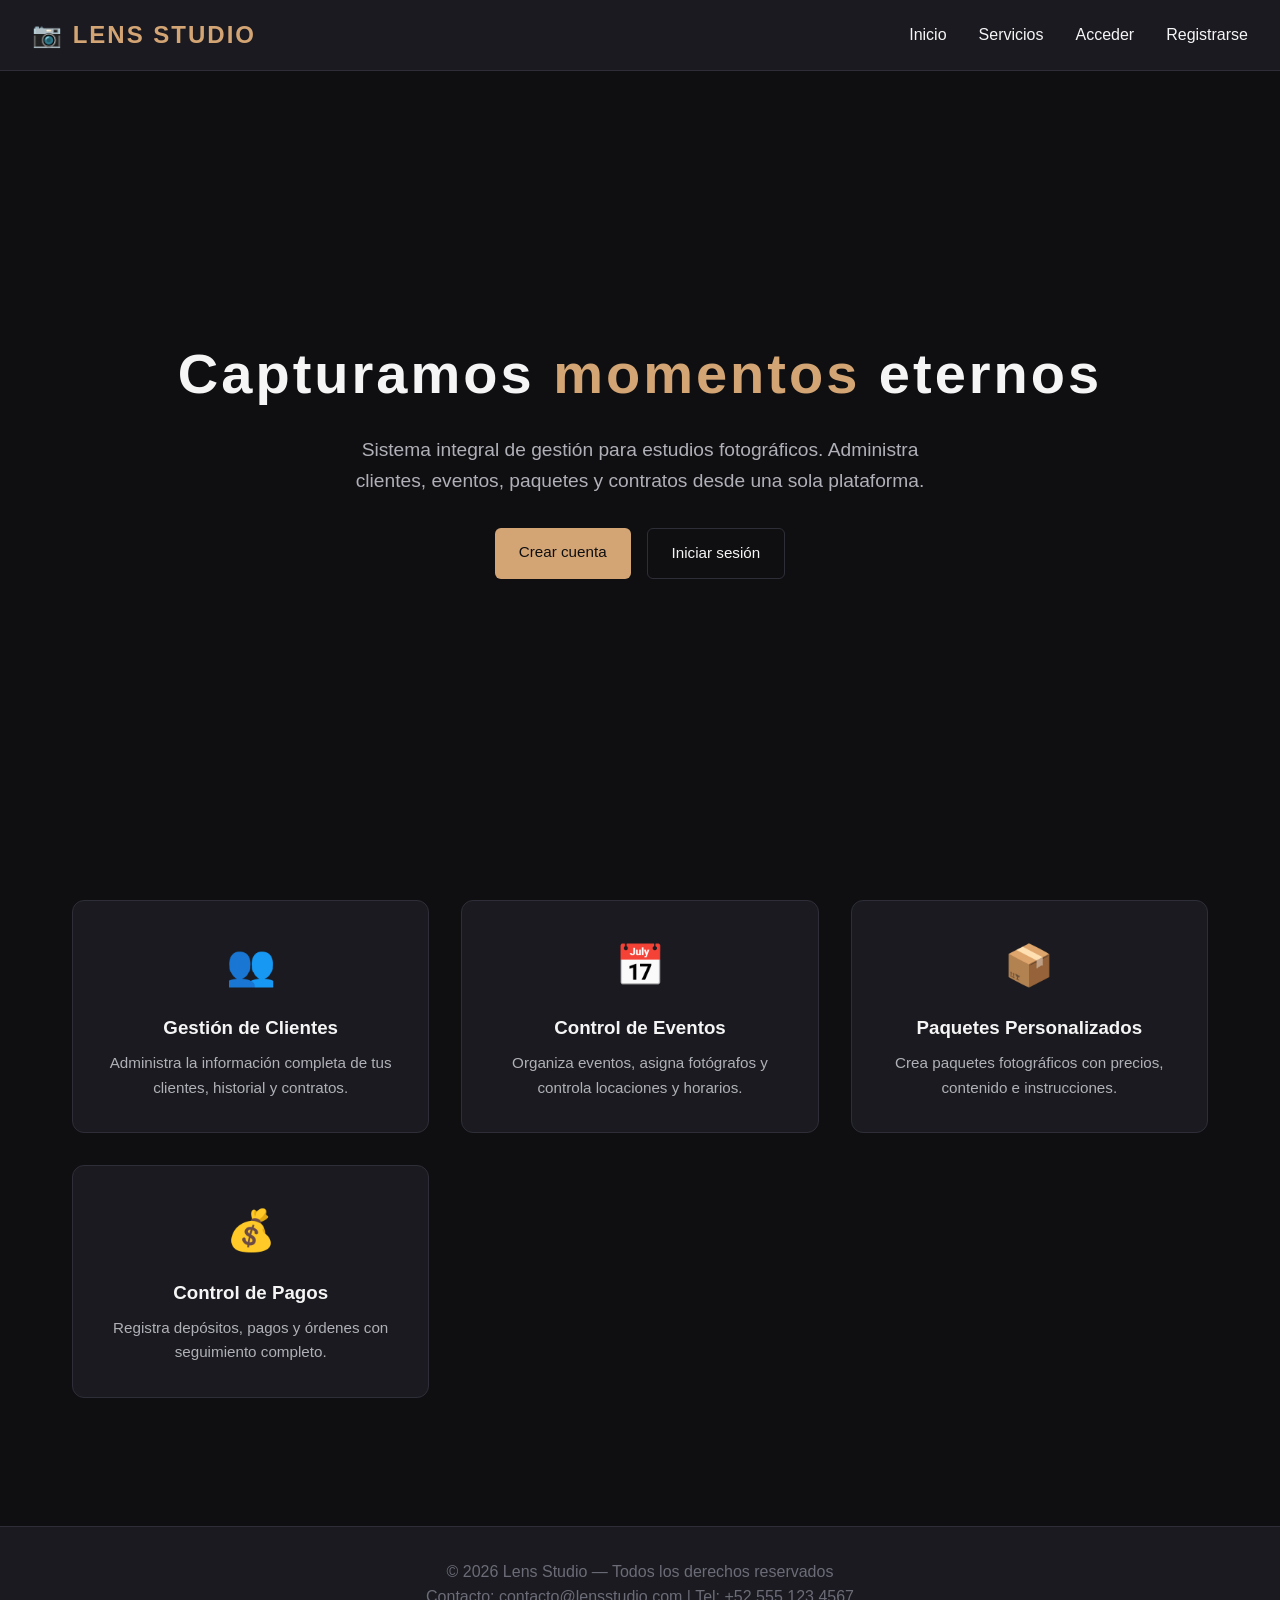
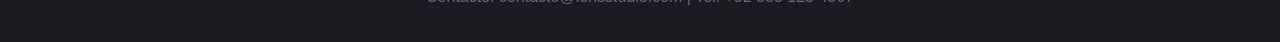
==== index.html @ f6d65280 "index listo" ====
<!DOCTYPE html>
<html lang="es">
<head>
    <meta charset="UTF-8">
    <meta name="viewport" content="width=device-width, initial-scale=1.0">
    <title>Lens Studio — Fotografía Profesional</title>
    <link rel="stylesheet" href="css/styles.css">
</head>
<body>

    <header class="navbar">
        <div class="logo">📷 LENS STUDIO</div>
        <nav>
            <ul>
                <li><a href="index.html">Inicio</a></li>
                <li><a href="#servicios">Servicios</a></li>
                <li><a href="login.html">Acceder</a></li>
                <li><a href="registro.html">Registrarse</a></li>
            </ul>
        </nav>
    </header>

    <section class="hero">
        <h1>Capturamos <span>momentos</span> eternos</h1>
        <p>Sistema integral de gestión para estudios fotográficos. Administra clientes, eventos, paquetes y contratos desde una sola plataforma.</p>
        <div class="hero-buttons">
            <a href="registro.html" class="btn btn-primary">Crear cuenta</a>
            <a href="login.html" class="btn btn-secondary">Iniciar sesión</a>
        </div>
    </section>

    <section class="features" id="servicios">
        <div class="feature-card">
            <div class="icon">👥</div>
            <h3>Gestión de Clientes</h3>
            <p>Administra la información completa de tus clientes, historial y contratos.</p>
        </div>
        <div class="feature-card">
            <div class="icon">📅</div>
            <h3>Control de Eventos</h3>
            <p>Organiza eventos, asigna fotógrafos y controla locaciones y horarios.</p>
        </div>
        <div class="feature-card">
            <div class="icon">📦</div>
            <h3>Paquetes Personalizados</h3>
            <p>Crea paquetes fotográficos con precios, contenido e instrucciones.</p>
        </div>
        <div class="feature-card">
            <div class="icon">💰</div>
            <h3>Control de Pagos</h3>
            <p>Registra depósitos, pagos y órdenes con seguimiento completo.</p>
        </div>
    </section>

    <footer>
        <p>© 2026 Lens Studio — Todos los derechos reservados</p>
        <p>Contacto: contacto@lensstudio.com | Tel: +52 555 123 4567</p>
    </footer>

</body>
</html>
---- css/styles.css ----
* {
    margin: 0;
    padding: 0;
    box-sizing: border-box;
    font-family: 'Segoe UI', Tahoma, sans-serif;
}

:root {
    --bg-primary: #0f0f12;
    --bg-secondary: #1a1a20;
    --bg-tertiary: #24242c;
    --accent: #d4a574;
    --accent-hover: #e6b987;
    --text-primary: #f5f5f5;
    --text-secondary: #b0b0b8;
    --text-muted: #6c6c78;
    --border: #2e2e38;
    --shadow: 0 4px 20px rgba(0,0,0,0.4);
}

body {
    background: var(--bg-primary);
    color: var(--text-primary);
    min-height: 100vh;
    line-height: 1.6;
}

a { color: var(--accent); text-decoration: none; }
a:hover { color: var(--accent-hover); }

/* NAVBAR */
.navbar {
    background: var(--bg-secondary);
    padding: 1rem 2rem;
    display: flex;
    justify-content: space-between;
    align-items: center;
    border-bottom: 1px solid var(--border);
    position: sticky;
    top: 0;
    z-index: 100;
}

.navbar .logo {
    font-size: 1.5rem;
    font-weight: bold;
    color: var(--accent);
    letter-spacing: 2px;
}

.navbar nav ul {
    list-style: none;
    display: flex;
    gap: 2rem;
}

.navbar nav a {
    color: var(--text-primary);
    transition: color 0.3s;
}

.navbar nav a:hover { color: var(--accent); }

/* BOTONES */
.btn {
    padding: 0.75rem 1.5rem;
    border: none;
    border-radius: 6px;
    cursor: pointer;
    font-size: 0.95rem;
    font-weight: 500;
    transition: all 0.3s;
    display: inline-block;
    text-align: center;
}

.btn-primary { background: var(--accent); color: var(--bg-primary); }
.btn-primary:hover { background: var(--accent-hover); }

.btn-secondary {
    background: transparent;
    color: var(--text-primary);
    border: 1px solid var(--border);
}
.btn-secondary:hover { border-color: var(--accent); color: var(--accent); }

/* FORMULARIOS */
.form-container {
    max-width: 450px;
    margin: 4rem auto;
    background: var(--bg-secondary);
    padding: 2.5rem;
    border-radius: 12px;
    box-shadow: var(--shadow);
    border: 1px solid var(--border);
}

.form-container h2 {
    color: var(--accent);
    margin-bottom: 0.5rem;
    text-align: center;
}

.form-container .subtitle {
    color: var(--text-secondary);
    text-align: center;
    margin-bottom: 2rem;
    font-size: 0.9rem;
}

.form-group { margin-bottom: 1.25rem; }

.form-group label {
    display: block;
    margin-bottom: 0.4rem;
    color: var(--text-secondary);
    font-size: 0.9rem;
}

.form-group input,
.form-group select,
.form-group textarea {
    width: 100%;
    padding: 0.75rem;
    background: var(--bg-tertiary);
    border: 1px solid var(--border);
    border-radius: 6px;
    color: var(--text-primary);
    font-size: 0.95rem;
}

.form-group input:focus,
.form-group select:focus {
    outline: none;
    border-color: var(--accent);
}

.form-footer {
    text-align: center;
    margin-top: 1.5rem;
    color: var(--text-secondary);
    font-size: 0.9rem;
}

.form-row {
    display: grid;
    grid-template-columns: 1fr 1fr;
    gap: 1rem;
}

/* LANDING */
.hero {
    min-height: 85vh;
    display: flex;
    flex-direction: column;
    justify-content: center;
    align-items: center;
    text-align: center;
    padding: 2rem;
    background: linear-gradient(135deg, rgba(15,15,18,0.85), rgba(15,15,18,0.95)),
                url('https://images.unsplash.com/photo-1452587925148-ce544e77e70d?w=1600') center/cover;
}

.hero h1 {
    font-size: 3.5rem;
    margin-bottom: 1rem;
    letter-spacing: 3px;
}

.hero h1 span { color: var(--accent); }

.hero p {
    font-size: 1.2rem;
    color: var(--text-secondary);
    max-width: 600px;
    margin-bottom: 2rem;
}

.hero-buttons { display: flex; gap: 1rem; }

.features {
    display: grid;
    grid-template-columns: repeat(auto-fit, minmax(280px, 1fr));
    gap: 2rem;
    padding: 4rem 2rem;
    max-width: 1200px;
    margin: 0 auto;
}

.feature-card {
    background: var(--bg-secondary);
    padding: 2rem;
    border-radius: 12px;
    border: 1px solid var(--border);
    text-align: center;
    transition: transform 0.3s;
}

.feature-card:hover { transform: translateY(-5px); }

.feature-card .icon {
    font-size: 2.5rem;
    color: var(--accent);
    margin-bottom: 1rem;
}

.feature-card h3 { margin-bottom: 0.5rem; }
.feature-card p { color: var(--text-secondary); font-size: 0.95rem; }

/* PANEL ABCC */
.panel-container {
    max-width: 1400px;
    margin: 0 auto;
    padding: 2rem;
}

.panel-header {
    display: flex;
    justify-content: space-between;
    align-items: center;
    margin-bottom: 2rem;
    padding-bottom: 1rem;
    border-bottom: 1px solid var(--border);
}

.panel-header h1 { color: var(--accent); }

.user-info {
    display: flex;
    align-items: center;
    gap: 1rem;
    color: var(--text-secondary);
}

.modules-grid {
    display: grid;
    grid-template-columns: repeat(auto-fit, minmax(280px, 1fr));
    gap: 1.5rem;
    margin-bottom: 3rem;
}

.module-card {
    background: var(--bg-secondary);
    padding: 1.5rem;
    border-radius: 10px;
    border: 1px solid var(--border);
    border-left: 4px solid var(--accent);
    cursor: pointer;
    transition: all 0.3s;
}

.module-card:hover {
    transform: translateY(-3px);
    border-color: var(--accent);
}

.module-card .module-icon {
    font-size: 2rem;
    margin-bottom: 0.5rem;
}

.module-card h3 {
    color: var(--accent);
    margin-bottom: 0.5rem;
}

.module-card p {
    color: var(--text-secondary);
    font-size: 0.9rem;
    margin-bottom: 1rem;
}

.module-card .stats {
    display: flex;
    justify-content: space-between;
    padding-top: 1rem;
    border-top: 1px solid var(--border);
    font-size: 0.85rem;
}

.module-card .stats span:first-child { color: var(--text-muted); }
.module-card .stats span:last-child { color: var(--accent); font-weight: bold; }

/* TABLAS */
.data-table {
    width: 100%;
    border-collapse: collapse;
    background: var(--bg-secondary);
    border-radius: 8px;
    overflow: hidden;
    margin-top: 1rem;
}

.data-table thead { background: var(--bg-tertiary); }

.data-table th {
    padding: 1rem;
    text-align: left;
    color: var(--accent);
    font-size: 0.85rem;
    text-transform: uppercase;
}

.data-table td {
    padding: 0.9rem 1rem;
    border-top: 1px solid var(--border);
    color: var(--text-secondary);
}

.data-table tr:hover { background: var(--bg-tertiary); }

.section-title {
    color: var(--accent);
    margin: 2rem 0 1rem;
    padding-bottom: 0.5rem;
    border-bottom: 1px solid var(--border);
}

/* FOOTER */
footer {
    background: var(--bg-secondary);
    padding: 2rem;
    text-align: center;
    color: var(--text-muted);
    border-top: 1px solid var(--border);
    margin-top: 4rem;
}

/* RESPONSIVE */
@media (max-width: 768px) {
    .hero h1 { font-size: 2rem; }
    .form-row { grid-template-columns: 1fr; }
    .navbar nav ul { gap: 1rem; font-size: 0.85rem; }
    .panel-header { flex-direction: column; gap: 1rem; align-items: flex-start; }
}
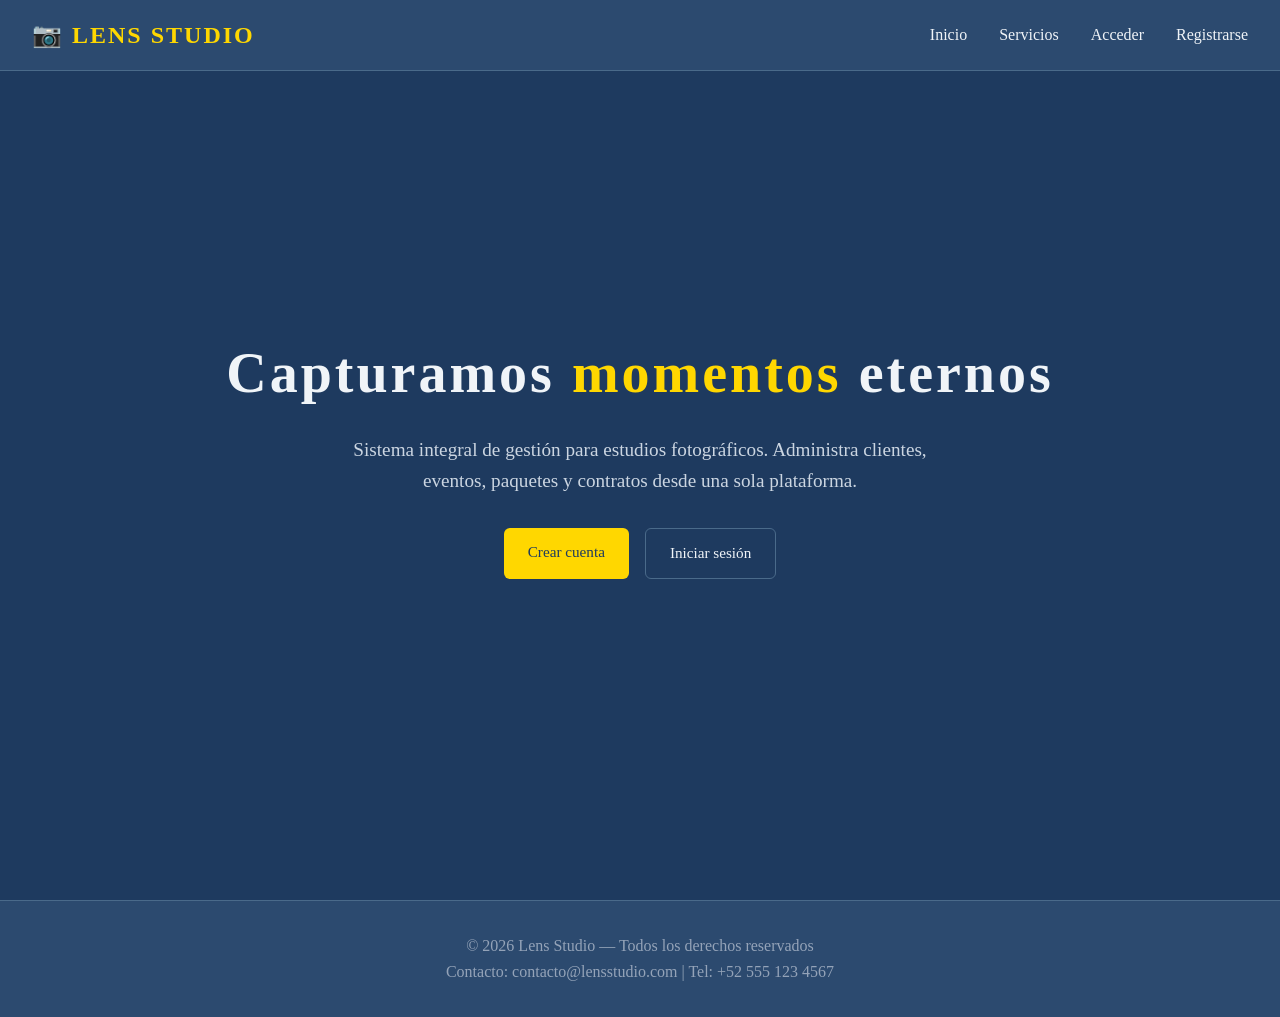
==== commit 1cb971cc: "actualizacion de estilos" ====
--- a/index.html
+++ b/index.html
@@ -29,29 +29,6 @@
         </div>
     </section>
 
-    <section class="features" id="servicios">
-        <div class="feature-card">
-            <div class="icon">👥</div>
-            <h3>Gestión de Clientes</h3>
-            <p>Administra la información completa de tus clientes, historial y contratos.</p>
-        </div>
-        <div class="feature-card">
-            <div class="icon">📅</div>
-            <h3>Control de Eventos</h3>
-            <p>Organiza eventos, asigna fotógrafos y controla locaciones y horarios.</p>
-        </div>
-        <div class="feature-card">
-            <div class="icon">📦</div>
-            <h3>Paquetes Personalizados</h3>
-            <p>Crea paquetes fotográficos con precios, contenido e instrucciones.</p>
-        </div>
-        <div class="feature-card">
-            <div class="icon">💰</div>
-            <h3>Control de Pagos</h3>
-            <p>Registra depósitos, pagos y órdenes con seguimiento completo.</p>
-        </div>
-    </section>
-
     <footer>
         <p>© 2026 Lens Studio — Todos los derechos reservados</p>
         <p>Contacto: contacto@lensstudio.com | Tel: +52 555 123 4567</p>
--- a/css/styles.css
+++ b/css/styles.css
@@ -2,20 +2,20 @@
     margin: 0;
     padding: 0;
     box-sizing: border-box;
-    font-family: 'Segoe UI', Tahoma, sans-serif;
+    font-family: 'Times New Roman', Times, serif;
 }
 
 :root {
-    --bg-primary: #0f0f12;
-    --bg-secondary: #1a1a20;
-    --bg-tertiary: #24242c;
-    --accent: #d4a574;
-    --accent-hover: #e6b987;
-    --text-primary: #f5f5f5;
-    --text-secondary: #b0b0b8;
-    --text-muted: #6c6c78;
-    --border: #2e2e38;
-    --shadow: 0 4px 20px rgba(0,0,0,0.4);
+    --bg-primary: #1e3a5f;
+    --bg-secondary: #2c4a6f;
+    --bg-tertiary: #3a5a8a;
+    --accent: #ffd700;
+    --accent-hover: #ffe066;
+    --text-primary: #f0f4f8;
+    --text-secondary: #cbd5e1;
+    --text-muted: #94a3b8;
+    --border: #4a6a8a;
+    --shadow: 0 4px 20px rgba(0,0,0,0.3);
 }
 
 body {
@@ -157,8 +157,7 @@
     align-items: center;
     text-align: center;
     padding: 2rem;
-    background: linear-gradient(135deg, rgba(15,15,18,0.85), rgba(15,15,18,0.95)),
-                url('https://images.unsplash.com/photo-1452587925148-ce544e77e70d?w=1600') center/cover;
+    background: var(--bg-primary);
 }
 
 .hero h1 {
